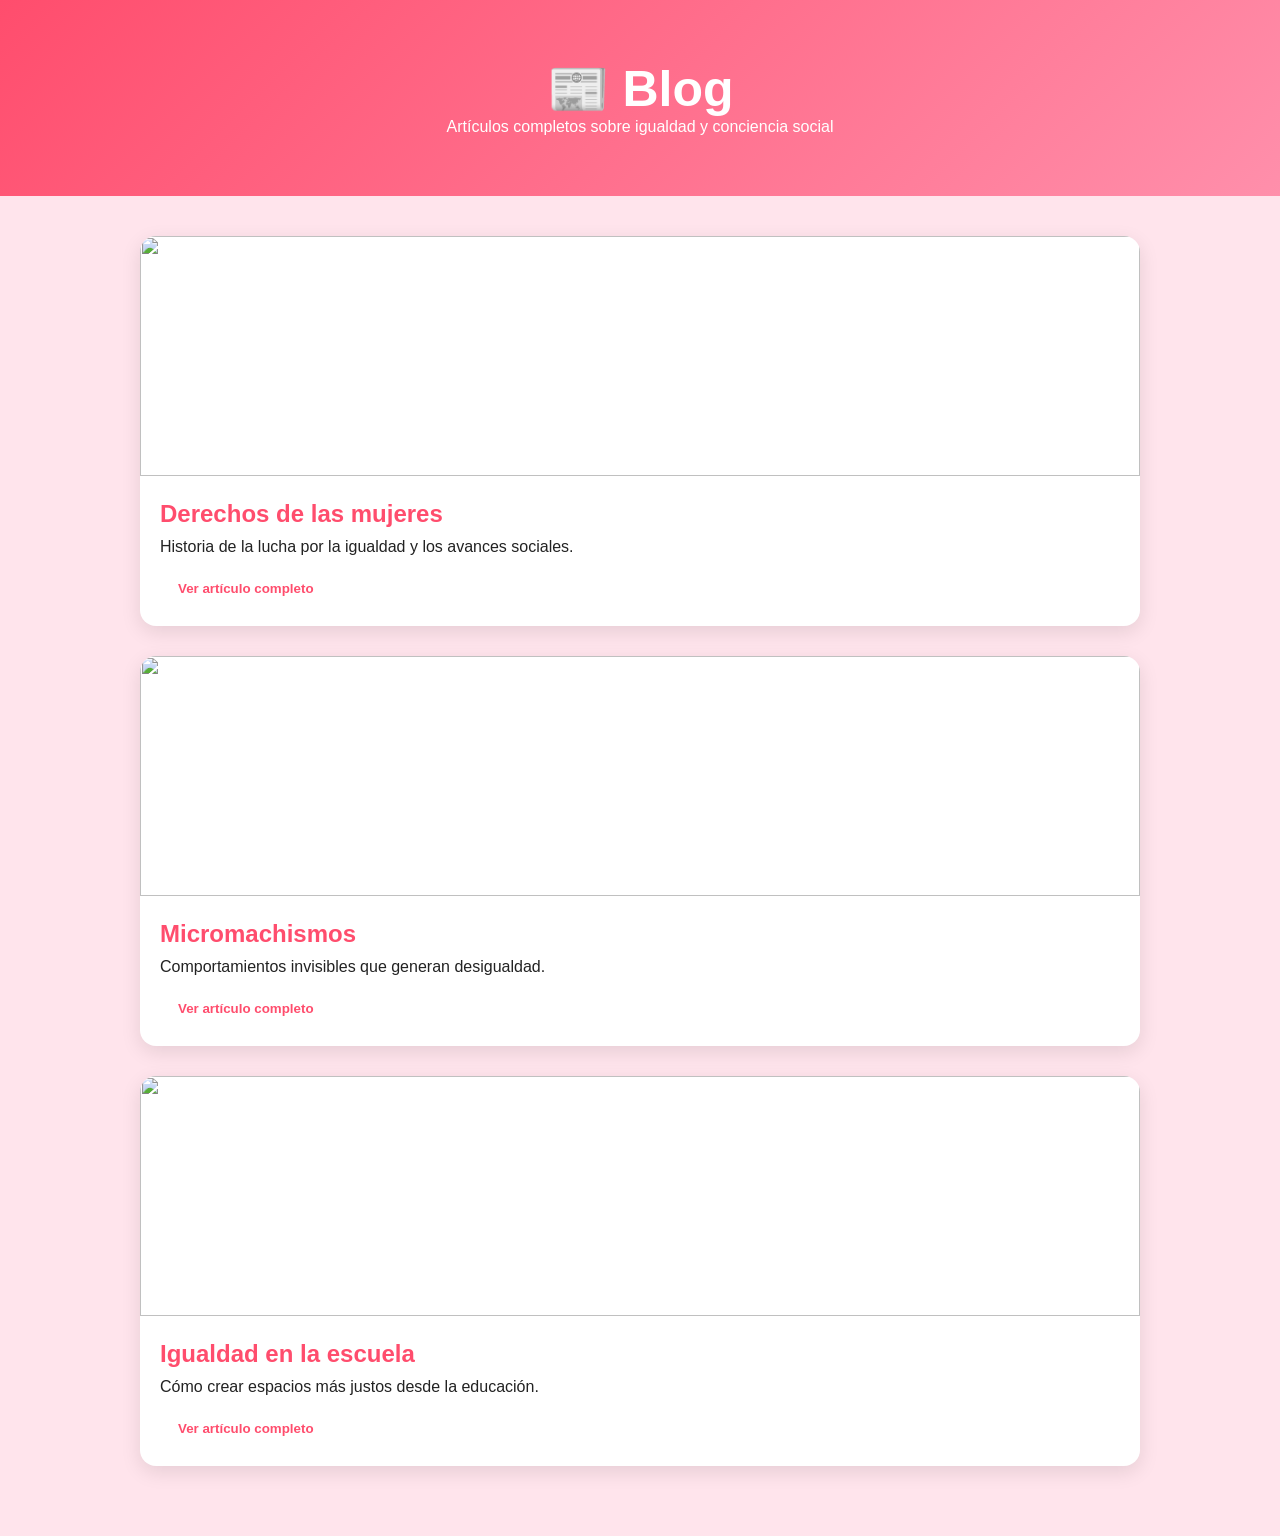
==== blog.html @ c998f591 "Update blog.html" ====
<!DOCTYPE html>
<html lang="es">
<head>
<meta charset="UTF-8">
<meta name="viewport" content="width=device-width, initial-scale=1.0">

<title>Blog | No estás sola</title>

<style>

*{
    margin:0;
    padding:0;
    box-sizing:border-box;
}

body{
    font-family: Arial, sans-serif;
    background:#ffe4ec;
    color:#222;
}

/* HEADER */

header{
    background: linear-gradient(135deg,#ff4d6d,#ff8fab);
    color:white;
    text-align:center;
    padding:60px 20px;
}

header h1{
    font-size:50px;
}

/* BOTON */

.btn{
    display:inline-block;
    margin-top:15px;
    padding:10px 18px;
    background:white;
    color:#ff4d6d;
    border-radius:30px;
    border:none;
    cursor:pointer;
    font-weight:bold;
}

/* BLOG */

main{
    width:90%;
    max-width:1000px;
    margin:auto;
    padding:40px 0;
}

.blog-post{
    background:white;
    margin-bottom:30px;
    border-radius:16px;
    overflow:hidden;
    box-shadow:0 6px 20px rgba(0,0,0,0.1);
}

.blog-post img{
    width:100%;
    height:240px;
    object-fit:cover;
}

.blog-content{
    padding:20px;
}

.blog-content h2{
    color:#ff4d6d;
    margin-bottom:10px;
}

/* MODAL */

.modal{
    display:none;
    position:fixed;
    top:0;
    left:0;
    width:100%;
    height:100%;
    background:rgba(0,0,0,0.8);
    justify-content:center;
    align-items:center;
    padding:20px;
}

.modal-content{
    background:white;
    max-width:750px;
    width:100%;
    padding:25px;
    border-radius:12px;
    max-height:85vh;
    overflow-y:auto;
}

.modal-content img{
    width:100%;
    border-radius:10px;
    margin:10px 0;
}

.close{
    float:right;
    cursor:pointer;
    font-size:22px;
    font-weight:bold;
}

.modal-content h2{
    color:#ff4d6d;
    margin-bottom:15px;
}

.modal-content p{
    line-height:1.7;
    margin-bottom:12px;
}

</style>
</head>

<body>

<header>
    <h1>📰 Blog</h1>
    <p>Artículos completos sobre igualdad y conciencia social</p>
</header>

<main>

    <!-- POST 1 -->
    <div class="blog-post">
        <img src="https://images.unsplash.com/photo-1524504388940-b1c1722653e1">

        <div class="blog-content">
            <h2>Derechos de las mujeres</h2>
            <p>Historia de la lucha por la igualdad y los avances sociales.</p>
            <button class="btn" onclick="openModal('m1')">Ver artículo completo</button>
        </div>
    </div>

    <!-- POST 2 -->
    <div class="blog-post">
        <img src="https://images.unsplash.com/photo-1529156069898-49953e39b3ac">

        <div class="blog-content">
            <h2>Micromachismos</h2>
            <p>Comportamientos invisibles que generan desigualdad.</p>
            <button class="btn" onclick="openModal('m2')">Ver artículo completo</button>
        </div>
    </div>

    <!-- POST 3 -->
    <div class="blog-post">
        <img src="https://images.unsplash.com/photo-1517048676732-d65bc937f952">

        <div class="blog-content">
            <h2>Igualdad en la escuela</h2>
            <p>Cómo crear espacios más justos desde la educación.</p>
            <button class="btn" onclick="openModal('m3')">Ver artículo completo</button>
        </div>
    </div>

</main>

<!-- MODAL -->
<div id="modal" class="modal" onclick="closeModal(event)">
    <div class="modal-content">
        <span class="close" onclick="closeModal(event)">✖</span>
        <div id="modalText"></div>
    </div>
</div>

<script>

function openModal(id){

let content = {

m1: `
<h2>Derechos de las mujeres</h2>

<p>Los derechos de las mujeres no siempre han sido reconocidos como hoy. A lo largo de la historia, las mujeres han tenido que luchar para obtener igualdad legal, social y política.</p>

<img src="img7.jpg">

<p>Durante siglos, en la mayoría de las sociedades, las mujeres no tenían derechos básicos como votar, estudiar libremente, trabajar sin permiso de un hombre o poseer bienes en igualdad de condiciones.</p>

<img src="img8.jpg">

<p>Uno de los avances más importantes fue el sufragio femenino. Nueva Zelanda fue el primer país en otorgarlo en 1893 y en México las mujeres votaron en 1955.</p>

<p>También hubo avances en educación, trabajo y derechos laborales como la igualdad salarial, aunque aún no se cumple completamente.</p>

<p>Hoy en día persisten retos como la brecha salarial, violencia de género y desigualdad en puestos de poder.</p>
`,

m2: `
<h2>Micromachismos</h2>

<p>Los micromachismos son comportamientos cotidianos, muchas veces sutiles, que refuerzan la desigualdad entre hombres y mujeres.</p>

<img src="img9.jpg">

<p>Ejemplos: “los hombres no lloran”, “ayuda a tu mamá en la cocina”, o asumir que ciertas tareas son “de mujeres”.</p>

<img src="img10.jpg">

<p>En la casa: mujeres con más carga doméstica, diferencias en educación de hijos e hijas.</p>

<p>En la escuela: estereotipos como “las niñas son más ordenadas” o interrupciones constantes.</p>

<p>Impacto: baja autoestima, desigualdad normalizada y limitación de oportunidades.</p>
`,

m3: `
<h2>Igualdad en la escuela</h2>

<p>La escuela es uno de los espacios más importantes para construir una sociedad más igualitaria.</p>

<img src="img11.jpg">

<p>Debe evitar estereotipos como “esto es de niños” o “esto es de niñas” y fomentar participación equitativa.</p>

<img src="img12.jpg">

<p>Se deben dar las mismas oportunidades de hablar, participar y aprender sin sesgos de género.</p>

<p>También es importante prevenir acoso, promover respeto y mostrar modelos positivos de hombres y mujeres en distintos roles.</p>

<p>La educación ayuda a formar generaciones más conscientes y justas.</p>
`

};

document.getElementById("modalText").innerHTML = content[id];
document.getElementById("modal").style.display = "flex";

}

function closeModal(e){
if(e.target.classList.contains("modal") || e.target.classList.contains("close")){
document.getElementById("modal").style.display = "none";
}
}

</script>

</body>
</html>
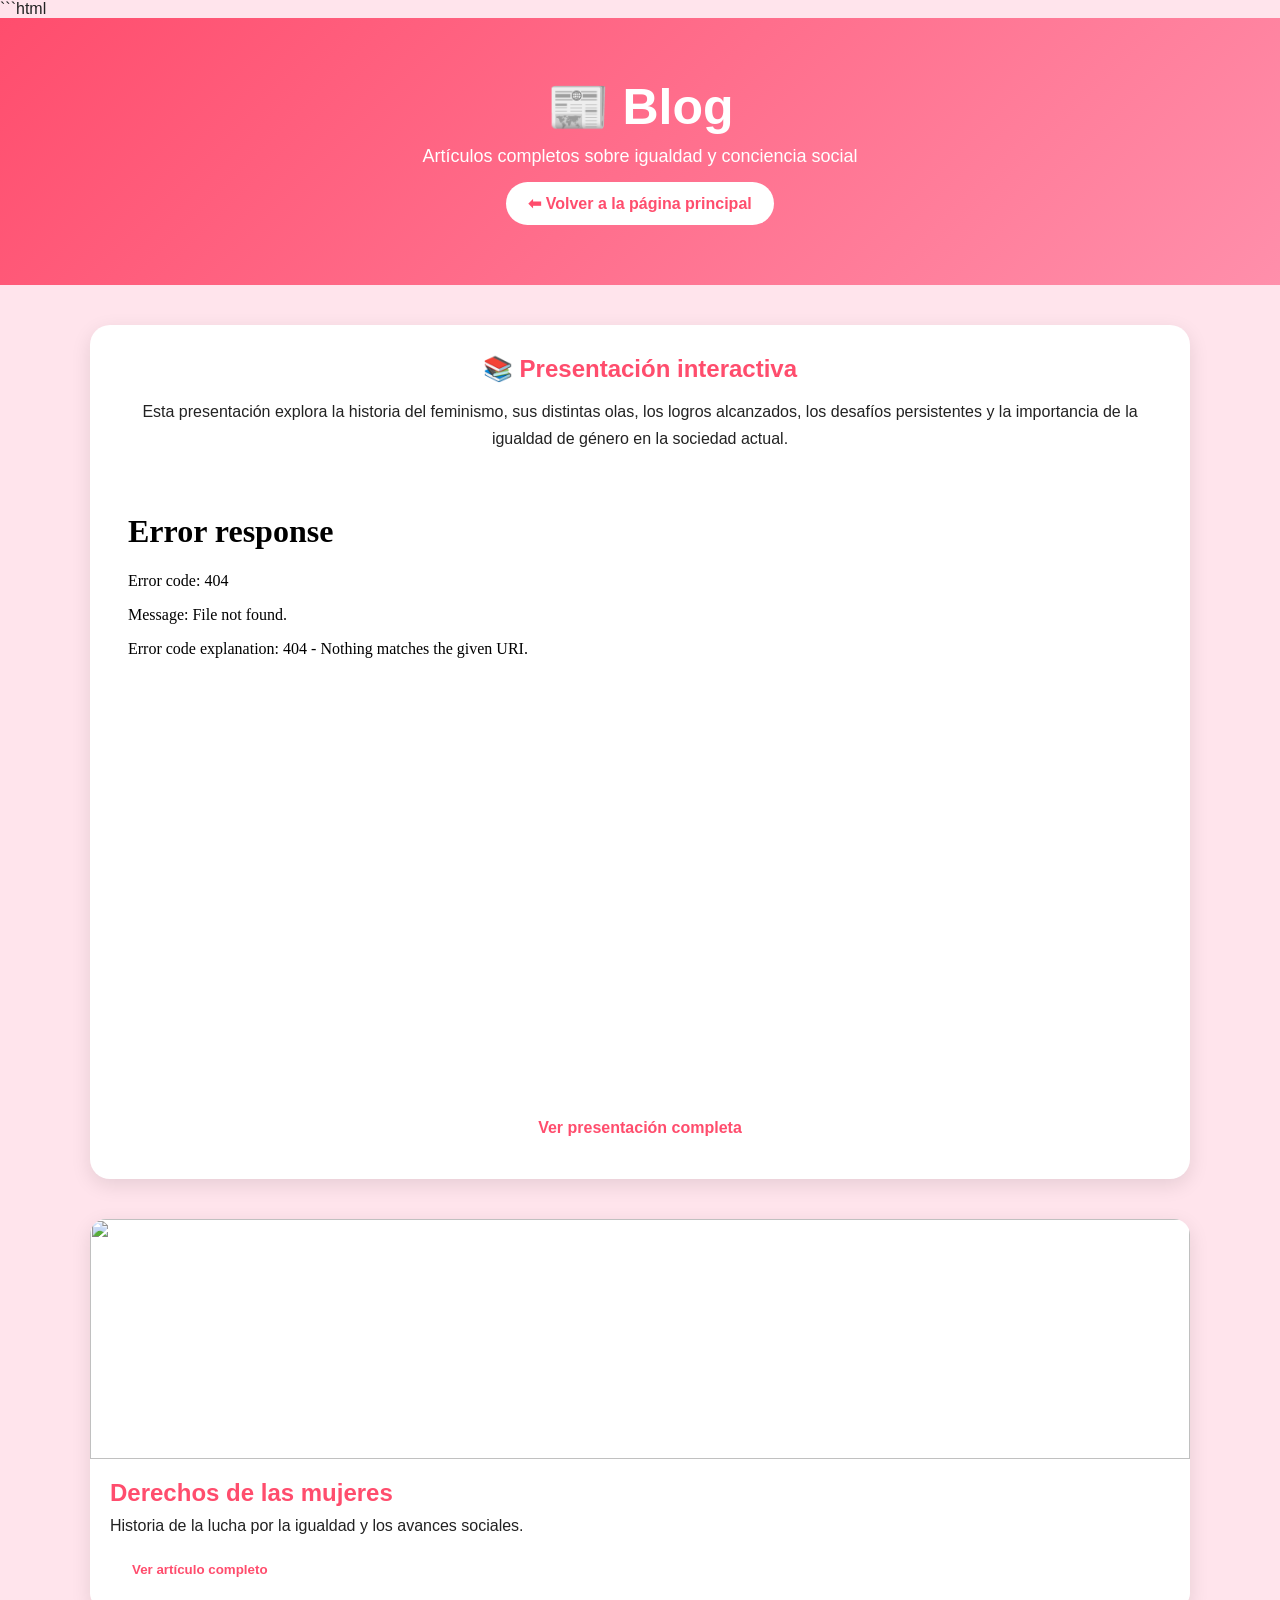
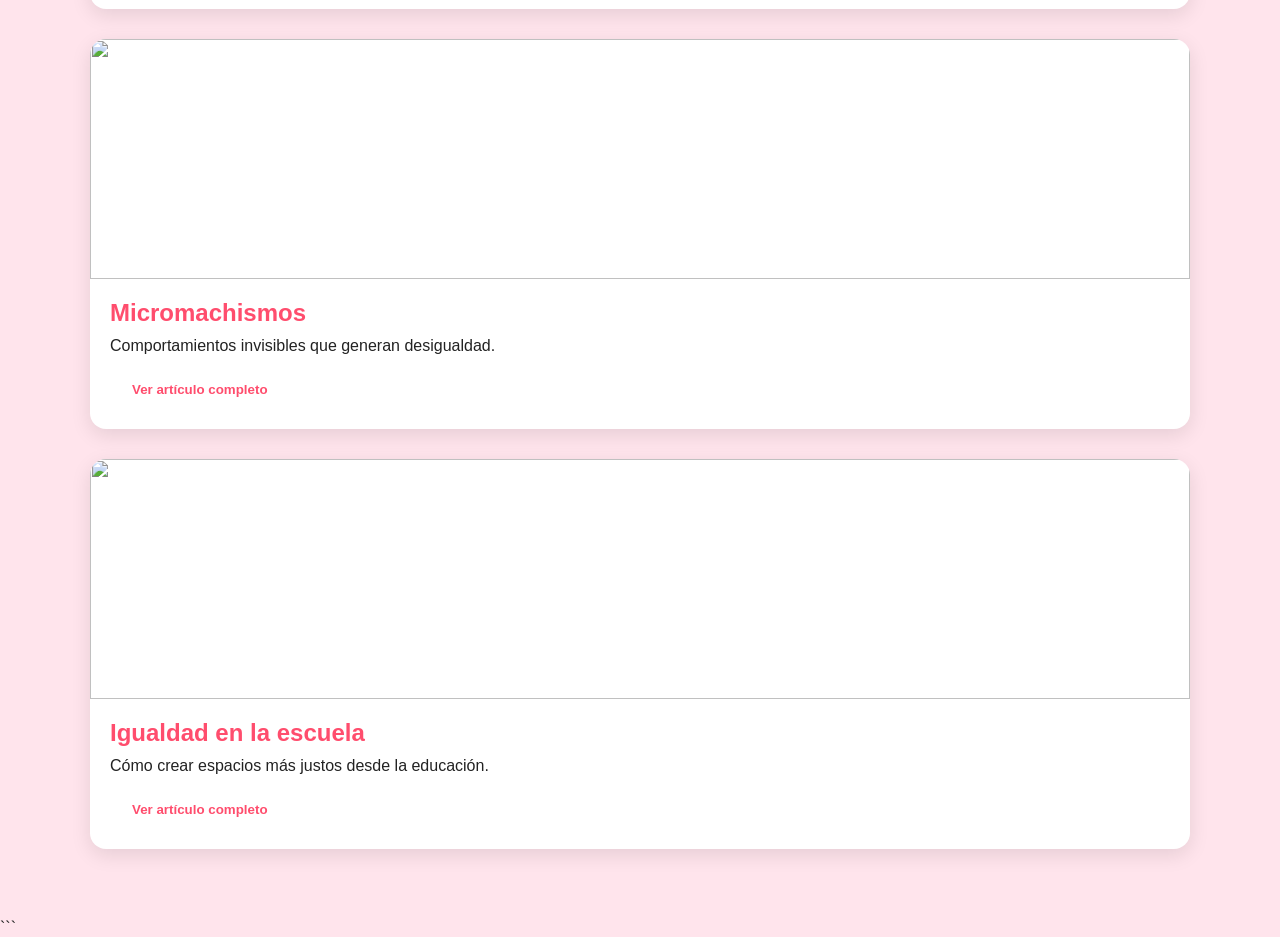
==== commit 709f48da: "Update blog.html" ====
--- a/blog.html
+++ b/blog.html
@@ -1,3 +1,4 @@
+```html
 <!DOCTYPE html>
 <html lang="es">
 <head>
@@ -31,30 +32,74 @@
 
 header h1{
     font-size:50px;
-}
-
-/* BOTON */
+    margin-bottom:10px;
+}
+
+header p{
+    font-size:18px;
+}
+
+/* BOTONES */
 
 .btn{
     display:inline-block;
     margin-top:15px;
-    padding:10px 18px;
+    padding:12px 22px;
     background:white;
     color:#ff4d6d;
     border-radius:30px;
     border:none;
     cursor:pointer;
     font-weight:bold;
-}
-
-/* BLOG */
+    text-decoration:none;
+    transition:0.3s;
+}
+
+.btn:hover{
+    background:#ffccd5;
+}
+
+/* MAIN */
 
 main{
     width:90%;
-    max-width:1000px;
+    max-width:1100px;
     margin:auto;
     padding:40px 0;
 }
+
+/* PRESENTACION */
+
+.presentation{
+    background:white;
+    padding:30px;
+    border-radius:20px;
+    margin-bottom:40px;
+    box-shadow:0 6px 20px rgba(0,0,0,0.1);
+    text-align:center;
+}
+
+.presentation h2{
+    color:#ff4d6d;
+    margin-bottom:15px;
+}
+
+.presentation p{
+    margin-bottom:20px;
+    line-height:1.7;
+}
+
+/* IFRAME */
+
+iframe{
+    width:100%;
+    height:600px;
+    border:none;
+    border-radius:16px;
+    margin-top:20px;
+}
+
+/* BLOG */
 
 .blog-post{
     background:white;
@@ -135,9 +180,36 @@
 <header>
     <h1>📰 Blog</h1>
     <p>Artículos completos sobre igualdad y conciencia social</p>
+
+    <!-- BOTON VOLVER -->
+    <a href="index.html" class="btn">⬅ Volver a la página principal</a>
 </header>
 
 <main>
+
+    <!-- PRESENTACION -->
+    <section class="presentation">
+
+        <h2>📚 Presentación interactiva</h2>
+
+        <p>
+            Esta presentación explora la historia del feminismo, sus distintas olas,
+            los logros alcanzados, los desafíos persistentes y la importancia de la
+            igualdad de género en la sociedad actual.
+        </p>
+
+        <!-- CAMBIA EL LINK POR TU EMBED DE CANVA -->
+        <iframe 
+        src="PEGA_AQUI_EL_LINK_EMBED_DE_CANVA">
+        </iframe>
+
+        <a class="btn" 
+        href="PEGA_AQUI_EL_LINK_PUBLICO_DE_CANVA" 
+        target="_blank">
+        Ver presentación completa
+        </a>
+
+    </section>
 
     <!-- POST 1 -->
     <div class="blog-post">
@@ -195,51 +267,41 @@
 
 <img src="img7.jpg">
 
-<p>Durante siglos, en la mayoría de las sociedades, las mujeres no tenían derechos básicos como votar, estudiar libremente, trabajar sin permiso de un hombre o poseer bienes en igualdad de condiciones.</p>
+<p>Durante siglos, las mujeres no tenían derechos básicos como votar o estudiar libremente.</p>
 
 <img src="img8.jpg">
 
-<p>Uno de los avances más importantes fue el sufragio femenino. Nueva Zelanda fue el primer país en otorgarlo en 1893 y en México las mujeres votaron en 1955.</p>
-
-<p>También hubo avances en educación, trabajo y derechos laborales como la igualdad salarial, aunque aún no se cumple completamente.</p>
-
-<p>Hoy en día persisten retos como la brecha salarial, violencia de género y desigualdad en puestos de poder.</p>
+<p>Uno de los avances más importantes fue el sufragio femenino y el acceso a la educación.</p>
+
+<p>Actualmente continúan desafíos como la violencia de género y la desigualdad salarial.</p>
 `,
 
 m2: `
 <h2>Micromachismos</h2>
 
-<p>Los micromachismos son comportamientos cotidianos, muchas veces sutiles, que refuerzan la desigualdad entre hombres y mujeres.</p>
+<p>Los micromachismos son comportamientos cotidianos que refuerzan la desigualdad entre hombres y mujeres.</p>
 
 <img src="img9.jpg">
 
-<p>Ejemplos: “los hombres no lloran”, “ayuda a tu mamá en la cocina”, o asumir que ciertas tareas son “de mujeres”.</p>
+<p>Muchas veces aparecen en comentarios, actitudes o estereotipos normalizados.</p>
 
 <img src="img10.jpg">
 
-<p>En la casa: mujeres con más carga doméstica, diferencias en educación de hijos e hijas.</p>
-
-<p>En la escuela: estereotipos como “las niñas son más ordenadas” o interrupciones constantes.</p>
-
-<p>Impacto: baja autoestima, desigualdad normalizada y limitación de oportunidades.</p>
+<p>Estos comportamientos afectan la autoestima y limitan oportunidades.</p>
 `,
 
 m3: `
 <h2>Igualdad en la escuela</h2>
 
-<p>La escuela es uno de los espacios más importantes para construir una sociedad más igualitaria.</p>
+<p>La educación es fundamental para construir una sociedad más igualitaria.</p>
 
 <img src="img11.jpg">
 
-<p>Debe evitar estereotipos como “esto es de niños” o “esto es de niñas” y fomentar participación equitativa.</p>
+<p>La escuela debe promover respeto, inclusión y oportunidades iguales para todas las personas.</p>
 
 <img src="img12.jpg">
 
-<p>Se deben dar las mismas oportunidades de hablar, participar y aprender sin sesgos de género.</p>
-
-<p>También es importante prevenir acoso, promover respeto y mostrar modelos positivos de hombres y mujeres en distintos roles.</p>
-
-<p>La educación ayuda a formar generaciones más conscientes y justas.</p>
+<p>Crear espacios seguros ayuda a formar generaciones más conscientes y justas.</p>
 `
 
 };
@@ -259,3 +321,5 @@
 
 </body>
 </html>
+```
+
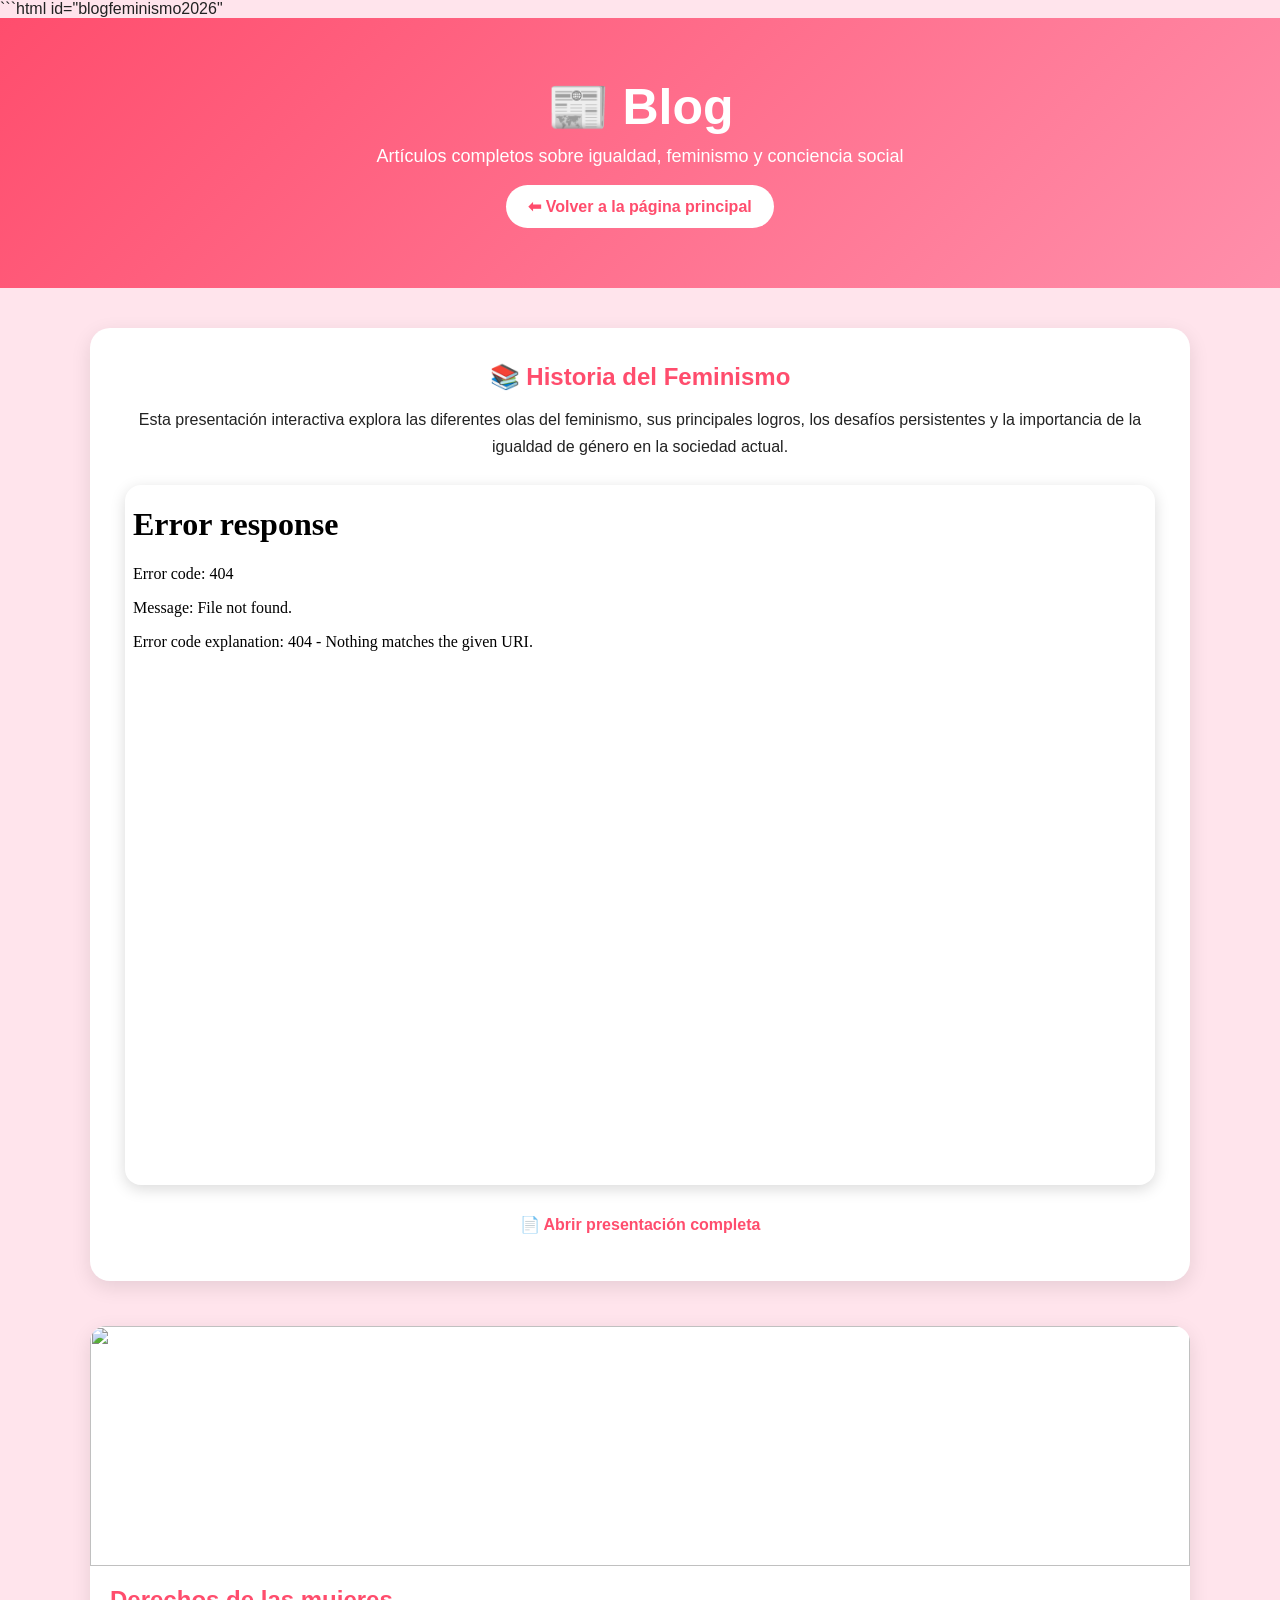
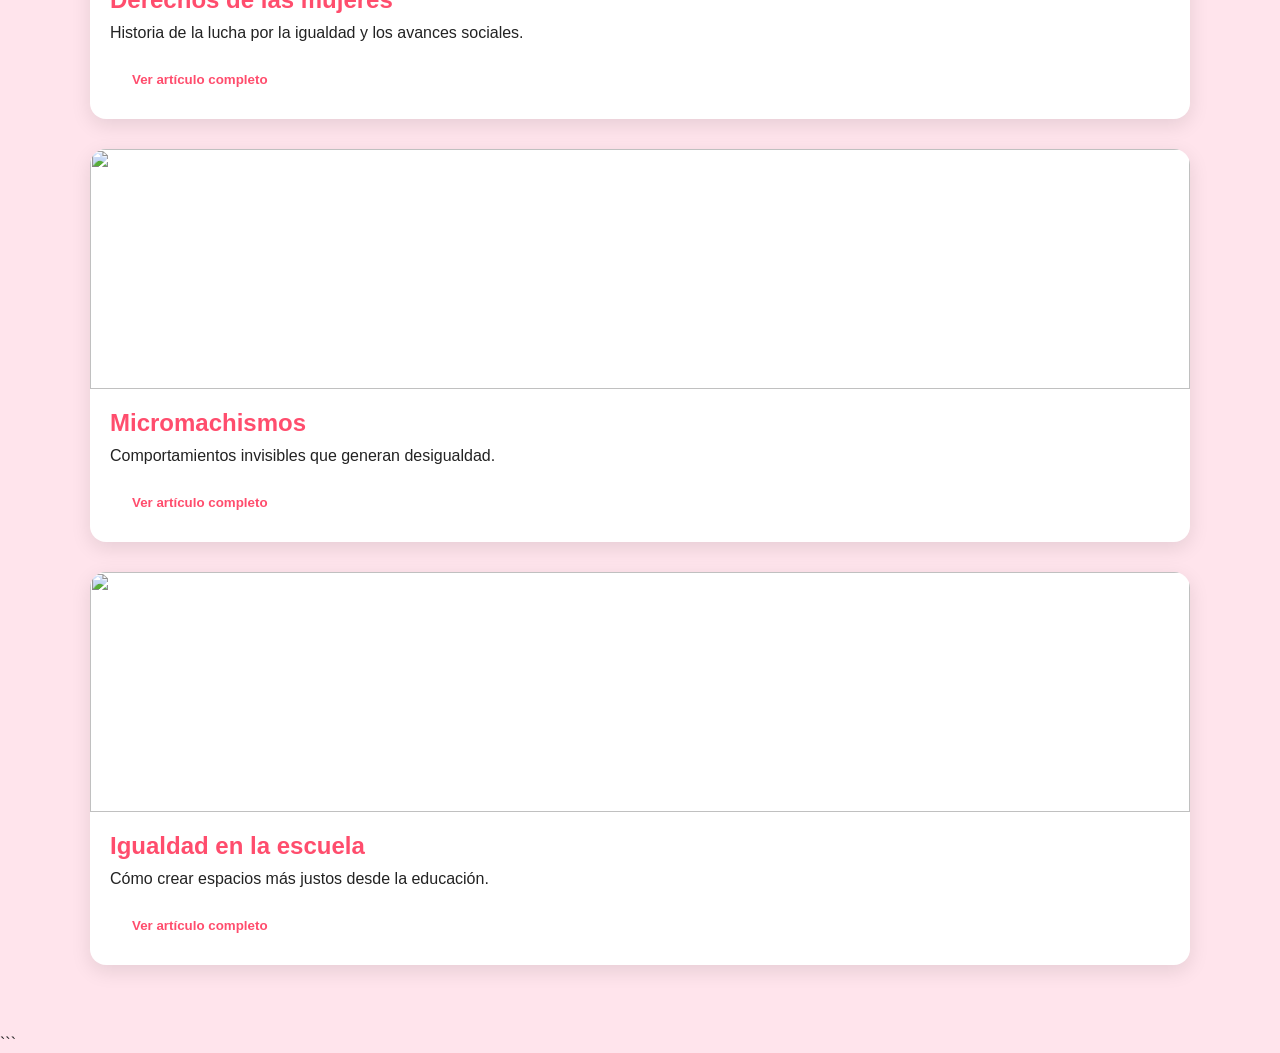
==== commit 510d6dd2: "Update blog.html" ====
--- a/blog.html
+++ b/blog.html
@@ -1,4 +1,4 @@
-```html
+```html id="blogfeminismo2026"
 <!DOCTYPE html>
 <html lang="es">
 <head>
@@ -43,7 +43,7 @@
 
 .btn{
     display:inline-block;
-    margin-top:15px;
+    margin-top:18px;
     padding:12px 22px;
     background:white;
     color:#ff4d6d;
@@ -56,7 +56,7 @@
 }
 
 .btn:hover{
-    background:#ffccd5;
+    background:#ffd6df;
 }
 
 /* MAIN */
@@ -72,31 +72,38 @@
 
 .presentation{
     background:white;
-    padding:30px;
+    padding:35px;
     border-radius:20px;
-    margin-bottom:40px;
+    margin-bottom:45px;
     box-shadow:0 6px 20px rgba(0,0,0,0.1);
-    text-align:center;
 }
 
 .presentation h2{
     color:#ff4d6d;
     margin-bottom:15px;
+    text-align:center;
 }
 
 .presentation p{
-    margin-bottom:20px;
+    text-align:center;
     line-height:1.7;
-}
-
-/* IFRAME */
-
-iframe{
-    width:100%;
-    height:600px;
+    margin-bottom:25px;
+}
+
+/* PDF */
+
+.pdf-container{
+    width:100%;
+    height:700px;
+    overflow:hidden;
+    border-radius:16px;
+    box-shadow:0 4px 15px rgba(0,0,0,0.15);
+}
+
+.pdf-container iframe{
+    width:100%;
+    height:100%;
     border:none;
-    border-radius:16px;
-    margin-top:20px;
 }
 
 /* BLOG */
@@ -178,11 +185,18 @@
 <body>
 
 <header>
+
     <h1>📰 Blog</h1>
-    <p>Artículos completos sobre igualdad y conciencia social</p>
+
+    <p>
+        Artículos completos sobre igualdad, feminismo y conciencia social
+    </p>
 
     <!-- BOTON VOLVER -->
-    <a href="index.html" class="btn">⬅ Volver a la página principal</a>
+    <a href="index.html" class="btn">
+        ⬅ Volver a la página principal
+    </a>
+
 </header>
 
 <main>
@@ -190,68 +204,106 @@
     <!-- PRESENTACION -->
     <section class="presentation">
 
-        <h2>📚 Presentación interactiva</h2>
+        <h2>📚 Historia del Feminismo</h2>
 
         <p>
-            Esta presentación explora la historia del feminismo, sus distintas olas,
-            los logros alcanzados, los desafíos persistentes y la importancia de la
+            Esta presentación interactiva explora las diferentes olas del feminismo,
+            sus principales logros, los desafíos persistentes y la importancia de la
             igualdad de género en la sociedad actual.
         </p>
 
-        <!-- CAMBIA EL LINK POR TU EMBED DE CANVA -->
-        <iframe 
-        src="PEGA_AQUI_EL_LINK_EMBED_DE_CANVA">
-        </iframe>
-
-        <a class="btn" 
-        href="PEGA_AQUI_EL_LINK_PUBLICO_DE_CANVA" 
-        target="_blank">
-        Ver presentación completa
-        </a>
+        <!-- PDF INTERACTIVO -->
+        <div class="pdf-container">
+
+            <!-- CAMBIA "Presentacion.pdf" SI EL NOMBRE DEL PDF ES DIFERENTE -->
+            <iframe src="Presentacion.pdf"></iframe>
+
+        </div>
+
+        <center>
+            <a class="btn" href="Presentacion.pdf" target="_blank">
+                📄 Abrir presentación completa
+            </a>
+        </center>
 
     </section>
 
     <!-- POST 1 -->
     <div class="blog-post">
+
         <img src="https://images.unsplash.com/photo-1524504388940-b1c1722653e1">
 
         <div class="blog-content">
+
             <h2>Derechos de las mujeres</h2>
-            <p>Historia de la lucha por la igualdad y los avances sociales.</p>
-            <button class="btn" onclick="openModal('m1')">Ver artículo completo</button>
+
+            <p>
+                Historia de la lucha por la igualdad y los avances sociales.
+            </p>
+
+            <button class="btn" onclick="openModal('m1')">
+                Ver artículo completo
+            </button>
+
         </div>
+
     </div>
 
     <!-- POST 2 -->
     <div class="blog-post">
+
         <img src="https://images.unsplash.com/photo-1529156069898-49953e39b3ac">
 
         <div class="blog-content">
+
             <h2>Micromachismos</h2>
-            <p>Comportamientos invisibles que generan desigualdad.</p>
-            <button class="btn" onclick="openModal('m2')">Ver artículo completo</button>
+
+            <p>
+                Comportamientos invisibles que generan desigualdad.
+            </p>
+
+            <button class="btn" onclick="openModal('m2')">
+                Ver artículo completo
+            </button>
+
         </div>
+
     </div>
 
     <!-- POST 3 -->
     <div class="blog-post">
+
         <img src="https://images.unsplash.com/photo-1517048676732-d65bc937f952">
 
         <div class="blog-content">
+
             <h2>Igualdad en la escuela</h2>
-            <p>Cómo crear espacios más justos desde la educación.</p>
-            <button class="btn" onclick="openModal('m3')">Ver artículo completo</button>
+
+            <p>
+                Cómo crear espacios más justos desde la educación.
+            </p>
+
+            <button class="btn" onclick="openModal('m3')">
+                Ver artículo completo
+            </button>
+
         </div>
+
     </div>
 
 </main>
 
 <!-- MODAL -->
 <div id="modal" class="modal" onclick="closeModal(event)">
+
     <div class="modal-content">
+
         <span class="close" onclick="closeModal(event)">✖</span>
+
         <div id="modalText"></div>
+
     </div>
+
 </div>
 
 <script>
@@ -261,60 +313,105 @@
 let content = {
 
 m1: `
+
 <h2>Derechos de las mujeres</h2>
 
-<p>Los derechos de las mujeres no siempre han sido reconocidos como hoy. A lo largo de la historia, las mujeres han tenido que luchar para obtener igualdad legal, social y política.</p>
+<p>
+Los derechos de las mujeres no siempre han sido reconocidos como hoy.
+A lo largo de la historia, las mujeres han tenido que luchar para obtener
+igualdad legal, social y política.
+</p>
 
 <img src="img7.jpg">
 
-<p>Durante siglos, las mujeres no tenían derechos básicos como votar o estudiar libremente.</p>
+<p>
+Durante siglos, las mujeres no tenían derechos básicos como votar,
+estudiar libremente o participar en decisiones políticas.
+</p>
 
 <img src="img8.jpg">
 
-<p>Uno de los avances más importantes fue el sufragio femenino y el acceso a la educación.</p>
-
-<p>Actualmente continúan desafíos como la violencia de género y la desigualdad salarial.</p>
+<p>
+Uno de los avances más importantes fue el sufragio femenino y el acceso
+a la educación y oportunidades laborales.
+</p>
+
+<p>
+Actualmente persisten desafíos como la violencia de género y la
+desigualdad salarial.
+</p>
+
 `,
 
 m2: `
+
 <h2>Micromachismos</h2>
 
-<p>Los micromachismos son comportamientos cotidianos que refuerzan la desigualdad entre hombres y mujeres.</p>
+<p>
+Los micromachismos son comportamientos cotidianos que refuerzan
+la desigualdad entre hombres y mujeres.
+</p>
 
 <img src="img9.jpg">
 
-<p>Muchas veces aparecen en comentarios, actitudes o estereotipos normalizados.</p>
+<p>
+Muchas veces aparecen en comentarios, actitudes o estereotipos
+normalizados dentro de la sociedad.
+</p>
 
 <img src="img10.jpg">
 
-<p>Estos comportamientos afectan la autoestima y limitan oportunidades.</p>
+<p>
+Estos comportamientos pueden afectar la autoestima y limitar
+oportunidades.
+</p>
+
 `,
 
 m3: `
+
 <h2>Igualdad en la escuela</h2>
 
-<p>La educación es fundamental para construir una sociedad más igualitaria.</p>
+<p>
+La educación es uno de los espacios más importantes para construir
+una sociedad más igualitaria.
+</p>
 
 <img src="img11.jpg">
 
-<p>La escuela debe promover respeto, inclusión y oportunidades iguales para todas las personas.</p>
+<p>
+Las escuelas deben promover respeto, inclusión y oportunidades iguales
+para todas las personas.
+</p>
 
 <img src="img12.jpg">
 
-<p>Crear espacios seguros ayuda a formar generaciones más conscientes y justas.</p>
+<p>
+Crear espacios seguros ayuda a formar generaciones más conscientes
+y justas.
+</p>
+
 `
 
 };
 
 document.getElementById("modalText").innerHTML = content[id];
+
 document.getElementById("modal").style.display = "flex";
 
 }
 
 function closeModal(e){
-if(e.target.classList.contains("modal") || e.target.classList.contains("close")){
+
+if(
+e.target.classList.contains("modal") ||
+e.target.classList.contains("close")
+){
+
 document.getElementById("modal").style.display = "none";
-}
+
+}
+
 }
 
 </script>
@@ -323,3 +420,4 @@
 </html>
 ```
 
+
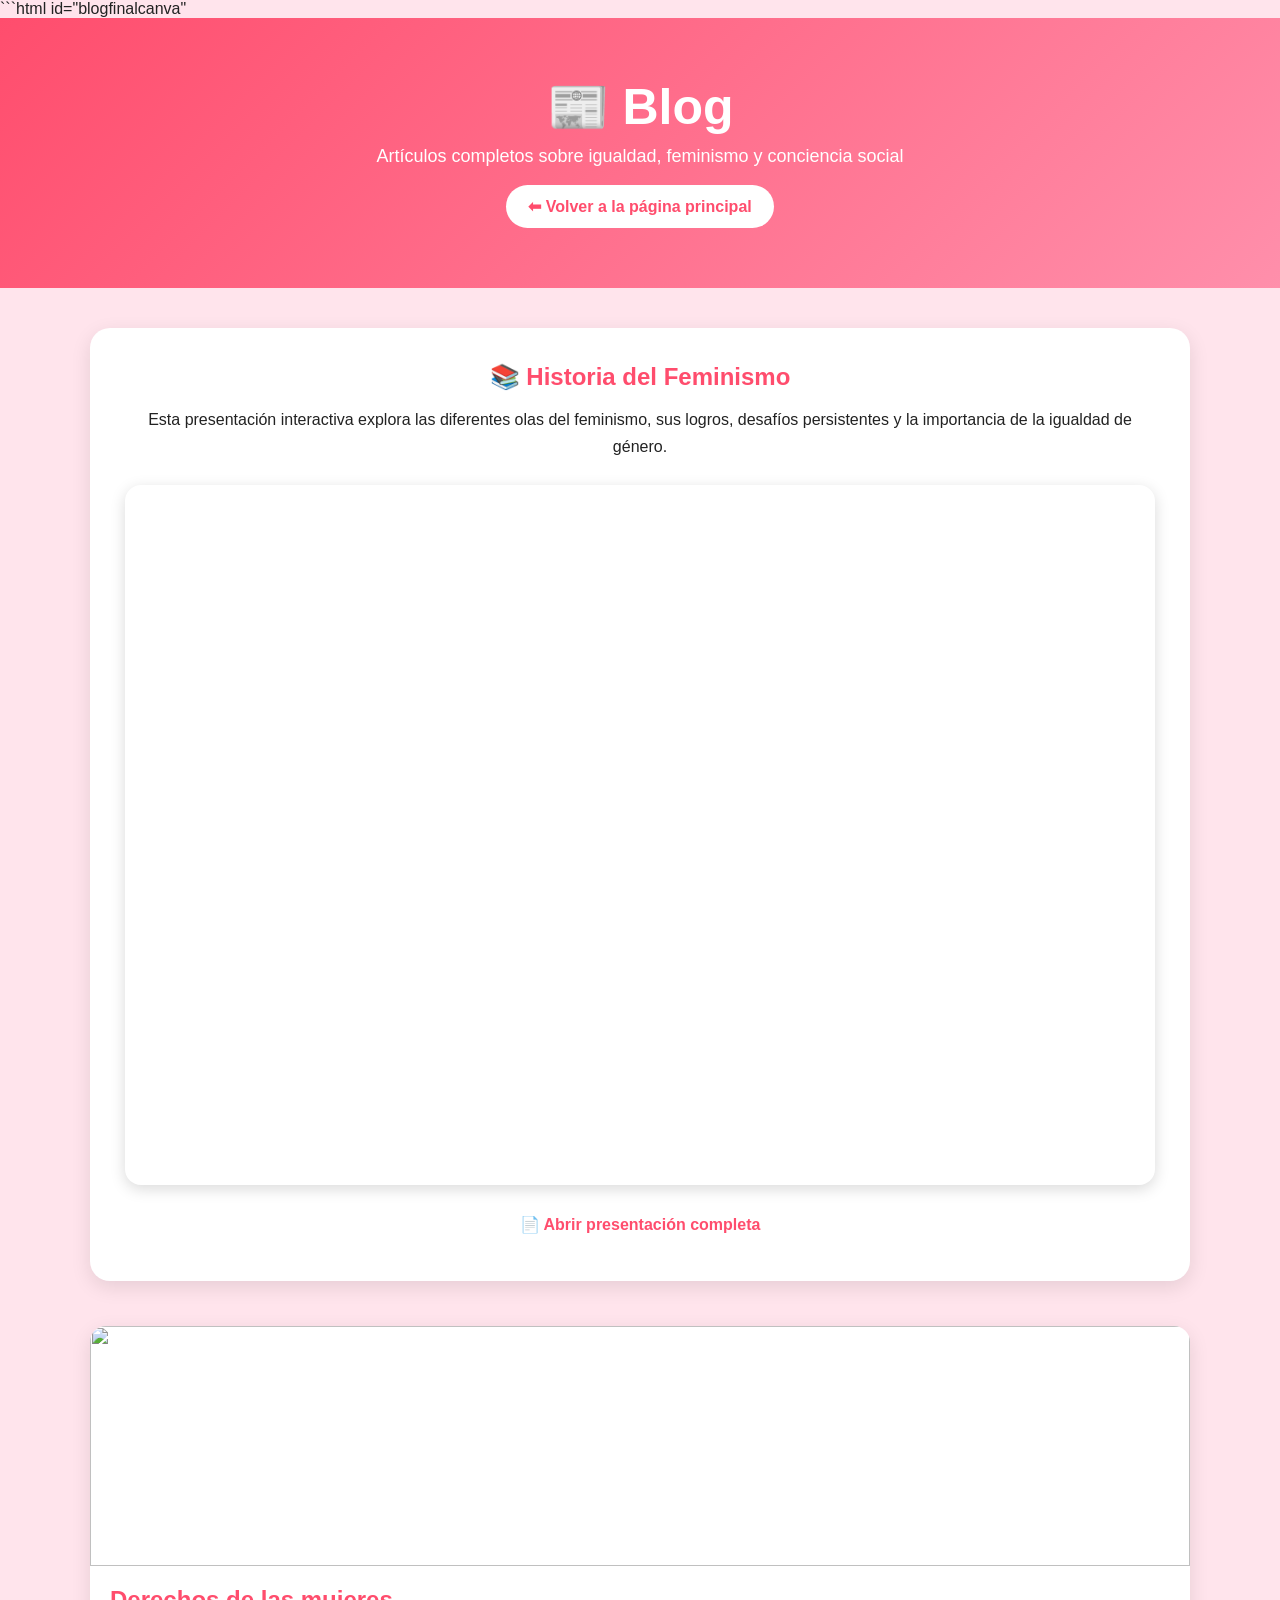
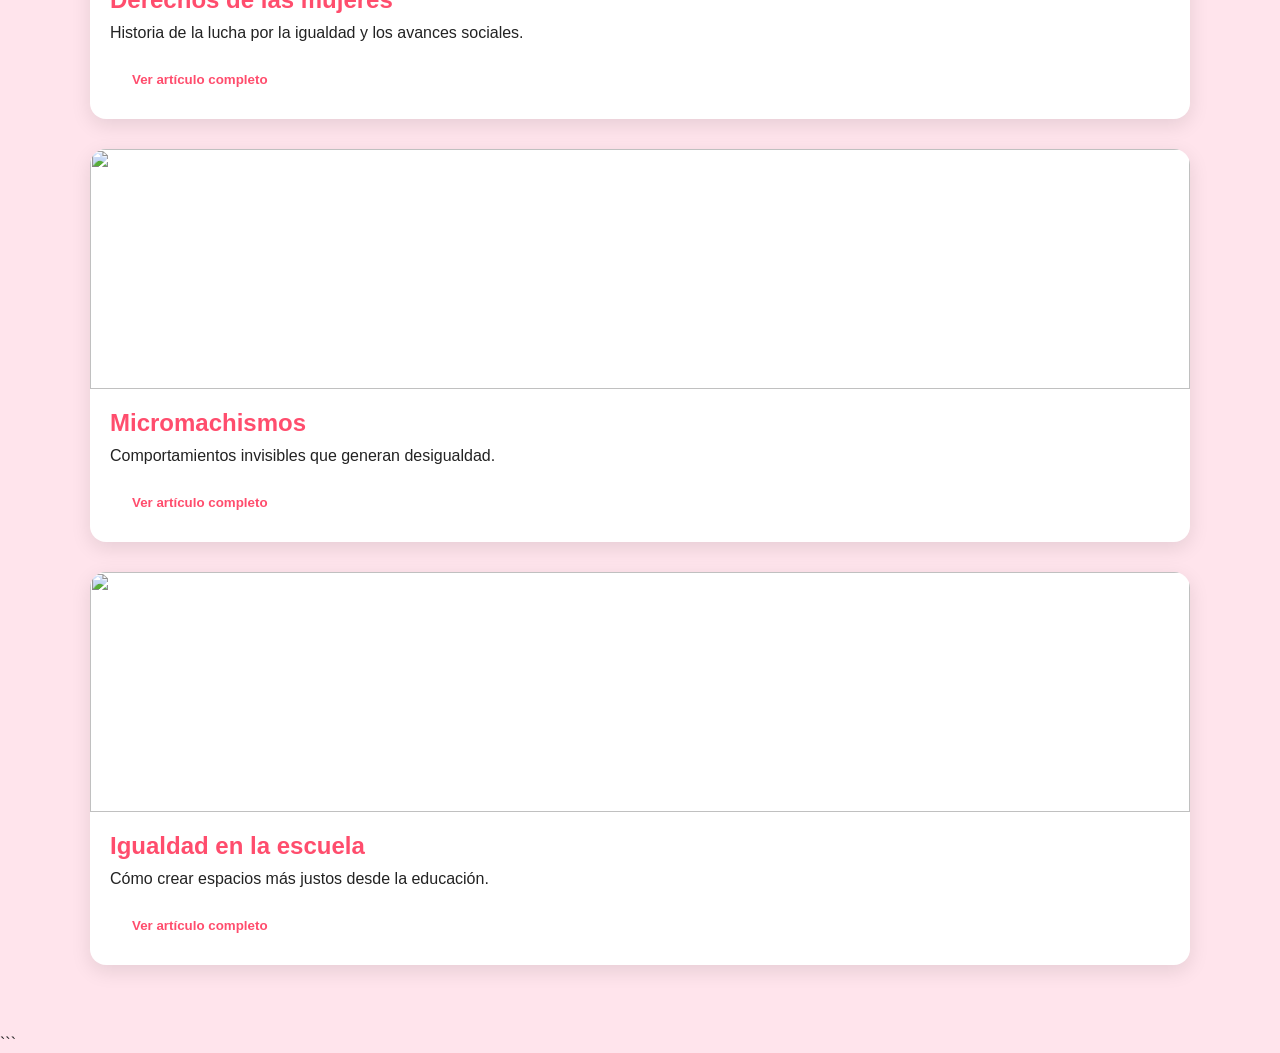
==== commit d2b846a0: "Update blog.html" ====
--- a/blog.html
+++ b/blog.html
@@ -1,4 +1,4 @@
-```html id="blogfeminismo2026"
+```html id="blogfinalcanva"
 <!DOCTYPE html>
 <html lang="es">
 <head>
@@ -90,20 +90,14 @@
     margin-bottom:25px;
 }
 
-/* PDF */
-
-.pdf-container{
+/* IFRAME */
+
+.presentation iframe{
     width:100%;
     height:700px;
-    overflow:hidden;
+    border:none;
     border-radius:16px;
     box-shadow:0 4px 15px rgba(0,0,0,0.15);
-}
-
-.pdf-container iframe{
-    width:100%;
-    height:100%;
-    border:none;
 }
 
 /* BLOG */
@@ -208,22 +202,26 @@
 
         <p>
             Esta presentación interactiva explora las diferentes olas del feminismo,
-            sus principales logros, los desafíos persistentes y la importancia de la
-            igualdad de género en la sociedad actual.
+            sus logros, desafíos persistentes y la importancia de la igualdad de género.
         </p>
 
-        <!-- PDF INTERACTIVO -->
-        <div class="pdf-container">
-
-            <!-- CAMBIA "Presentacion.pdf" SI EL NOMBRE DEL PDF ES DIFERENTE -->
-            <iframe src="Presentacion.pdf"></iframe>
-
-        </div>
+        <!-- PRESENTACION CANVA -->
+        <iframe 
+        src="https://canva.link/pi8pj1irnbcm9rv"
+        allowfullscreen="allowfullscreen"
+        allow="fullscreen">
+        </iframe>
 
         <center>
-            <a class="btn" href="Presentacion.pdf" target="_blank">
-                📄 Abrir presentación completa
+
+            <a class="btn"
+            href="https://canva.link/pi8pj1irnbcm9rv"
+            target="_blank">
+
+            📄 Abrir presentación completa
+
             </a>
+
         </center>
 
     </section>
@@ -420,4 +418,3 @@
 </html>
 ```
 
-
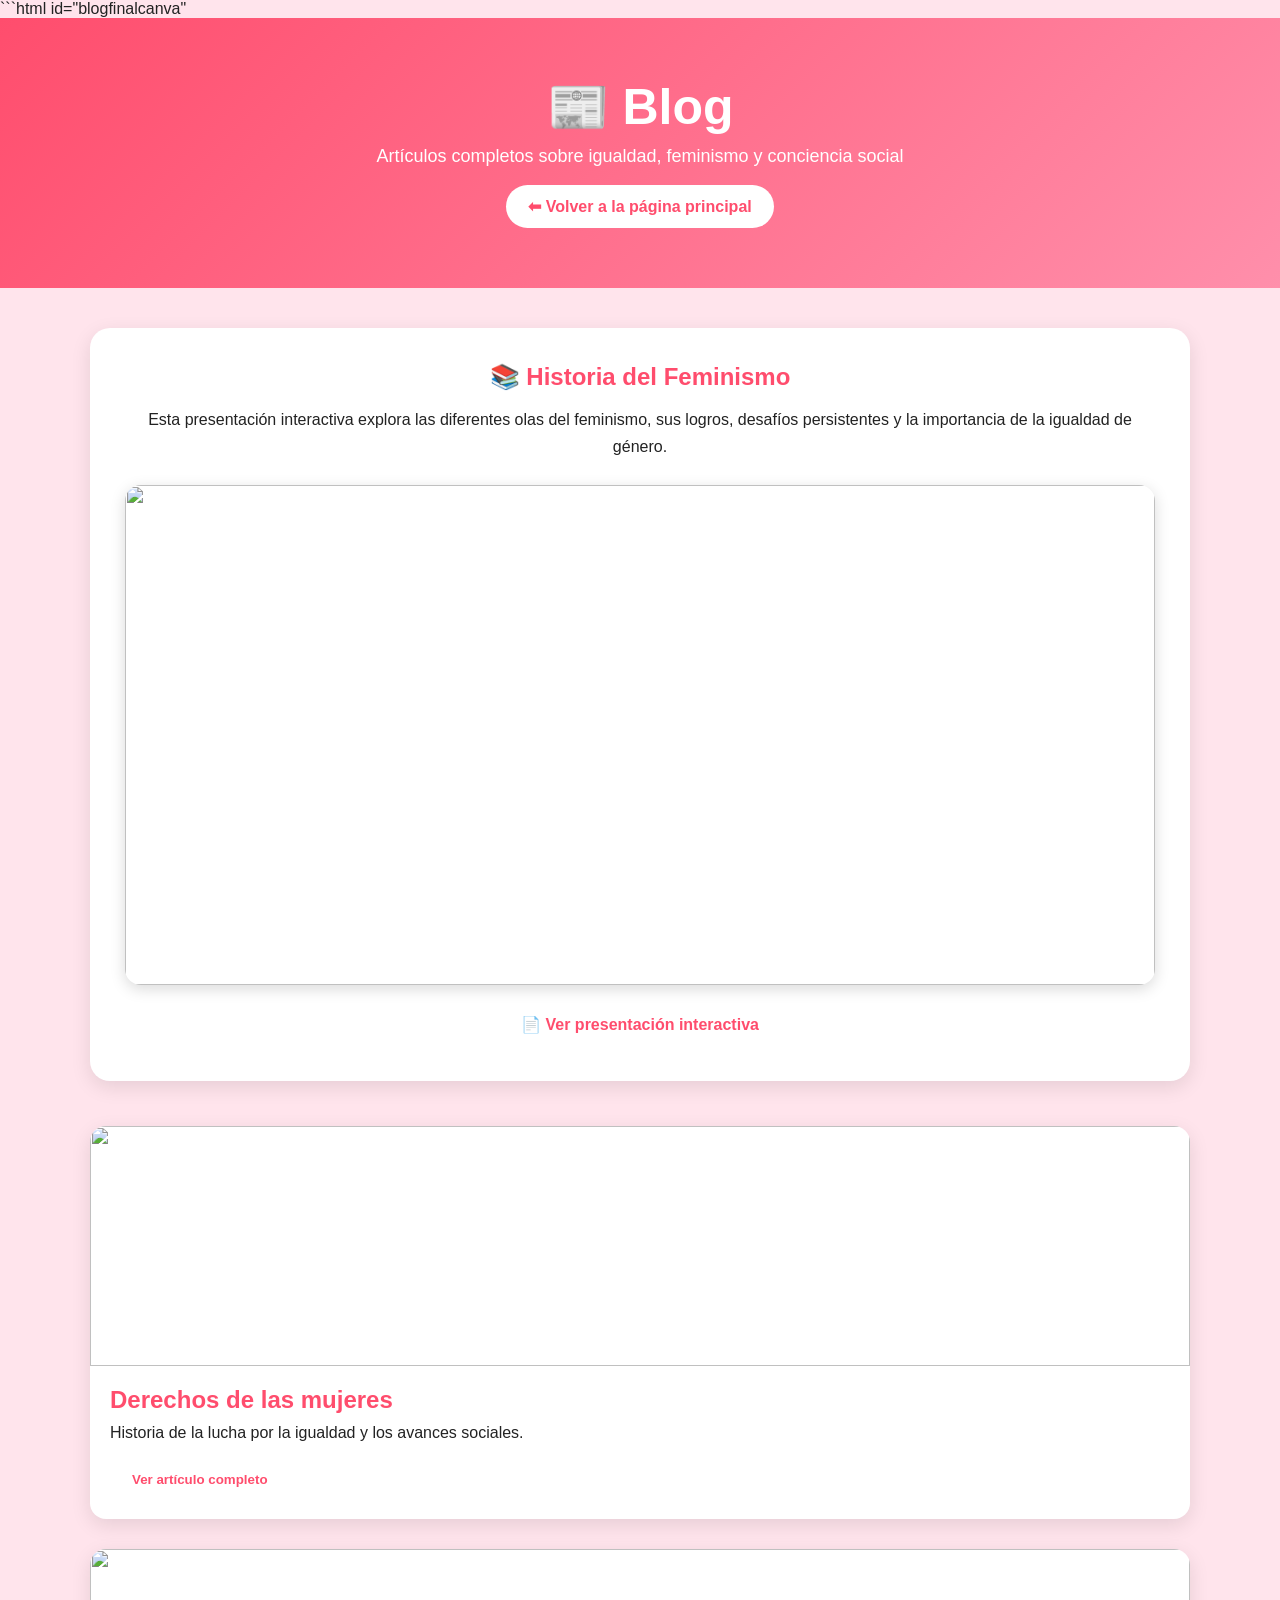
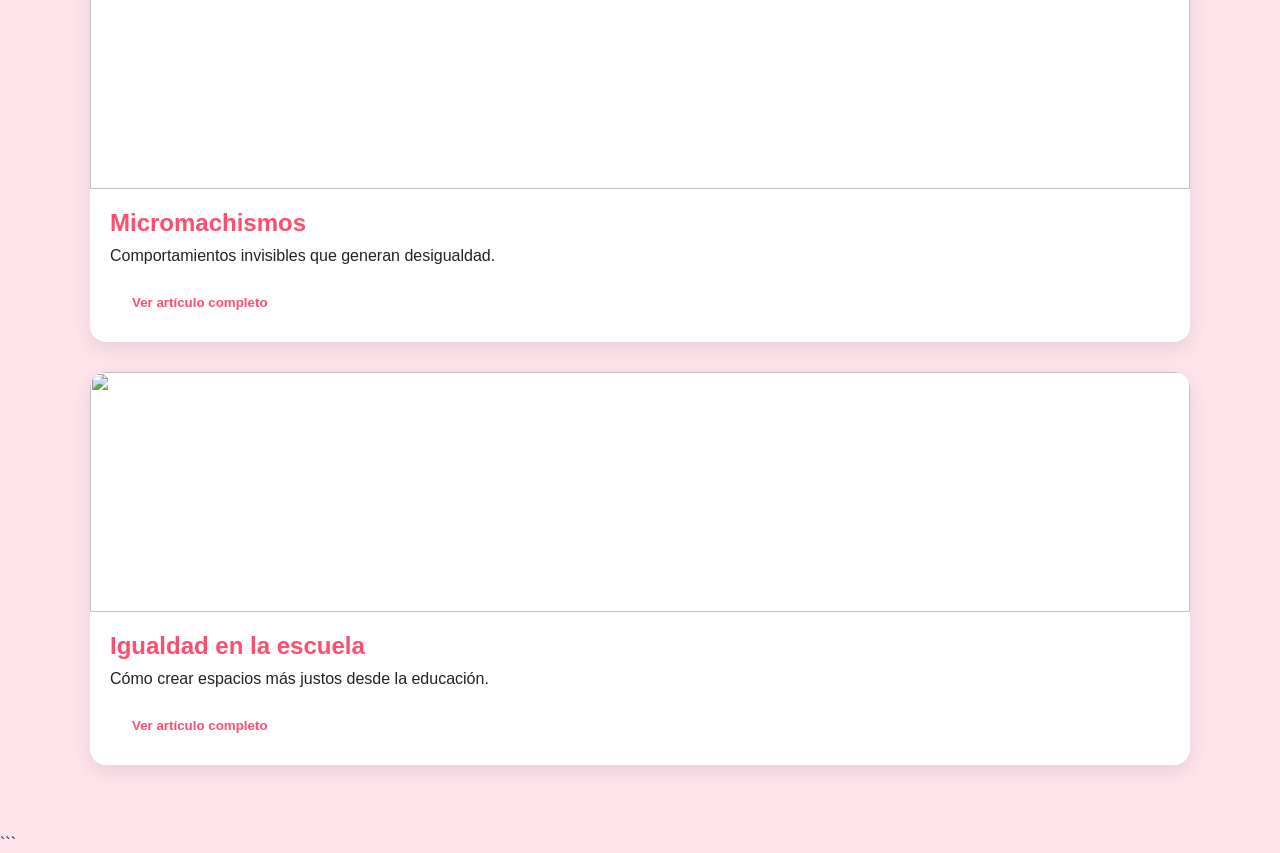
==== commit ea6c9bb0: "Update blog.html" ====
--- a/blog.html
+++ b/blog.html
@@ -206,23 +206,31 @@
         </p>
 
         <!-- PRESENTACION CANVA -->
-        <iframe 
-        src="https://canva.link/pi8pj1irnbcm9rv"
-        allowfullscreen="allowfullscreen"
-        allow="fullscreen">
-        </iframe>
-
-        <center>
-
-            <a class="btn"
-            href="https://canva.link/pi8pj1irnbcm9rv"
-            target="_blank">
-
-            📄 Abrir presentación completa
-
-            </a>
-
-        </center>
+        <!-- PRESENTACION -->
+
+<div style="text-align:center;">
+
+<img 
+src="https://images.unsplash.com/photo-1529156069898-49953e39b3ac"
+style="
+width:100%;
+max-height:500px;
+object-fit:cover;
+border-radius:16px;
+box-shadow:0 4px 15px rgba(0,0,0,0.15);
+">
+
+<br>
+
+<a class="btn"
+href="https://canva.link/pi8pj1irnbcm9rv"
+target="_blank">
+
+📄 Ver presentación interactiva
+
+</a>
+
+</div>
 
     </section>
 
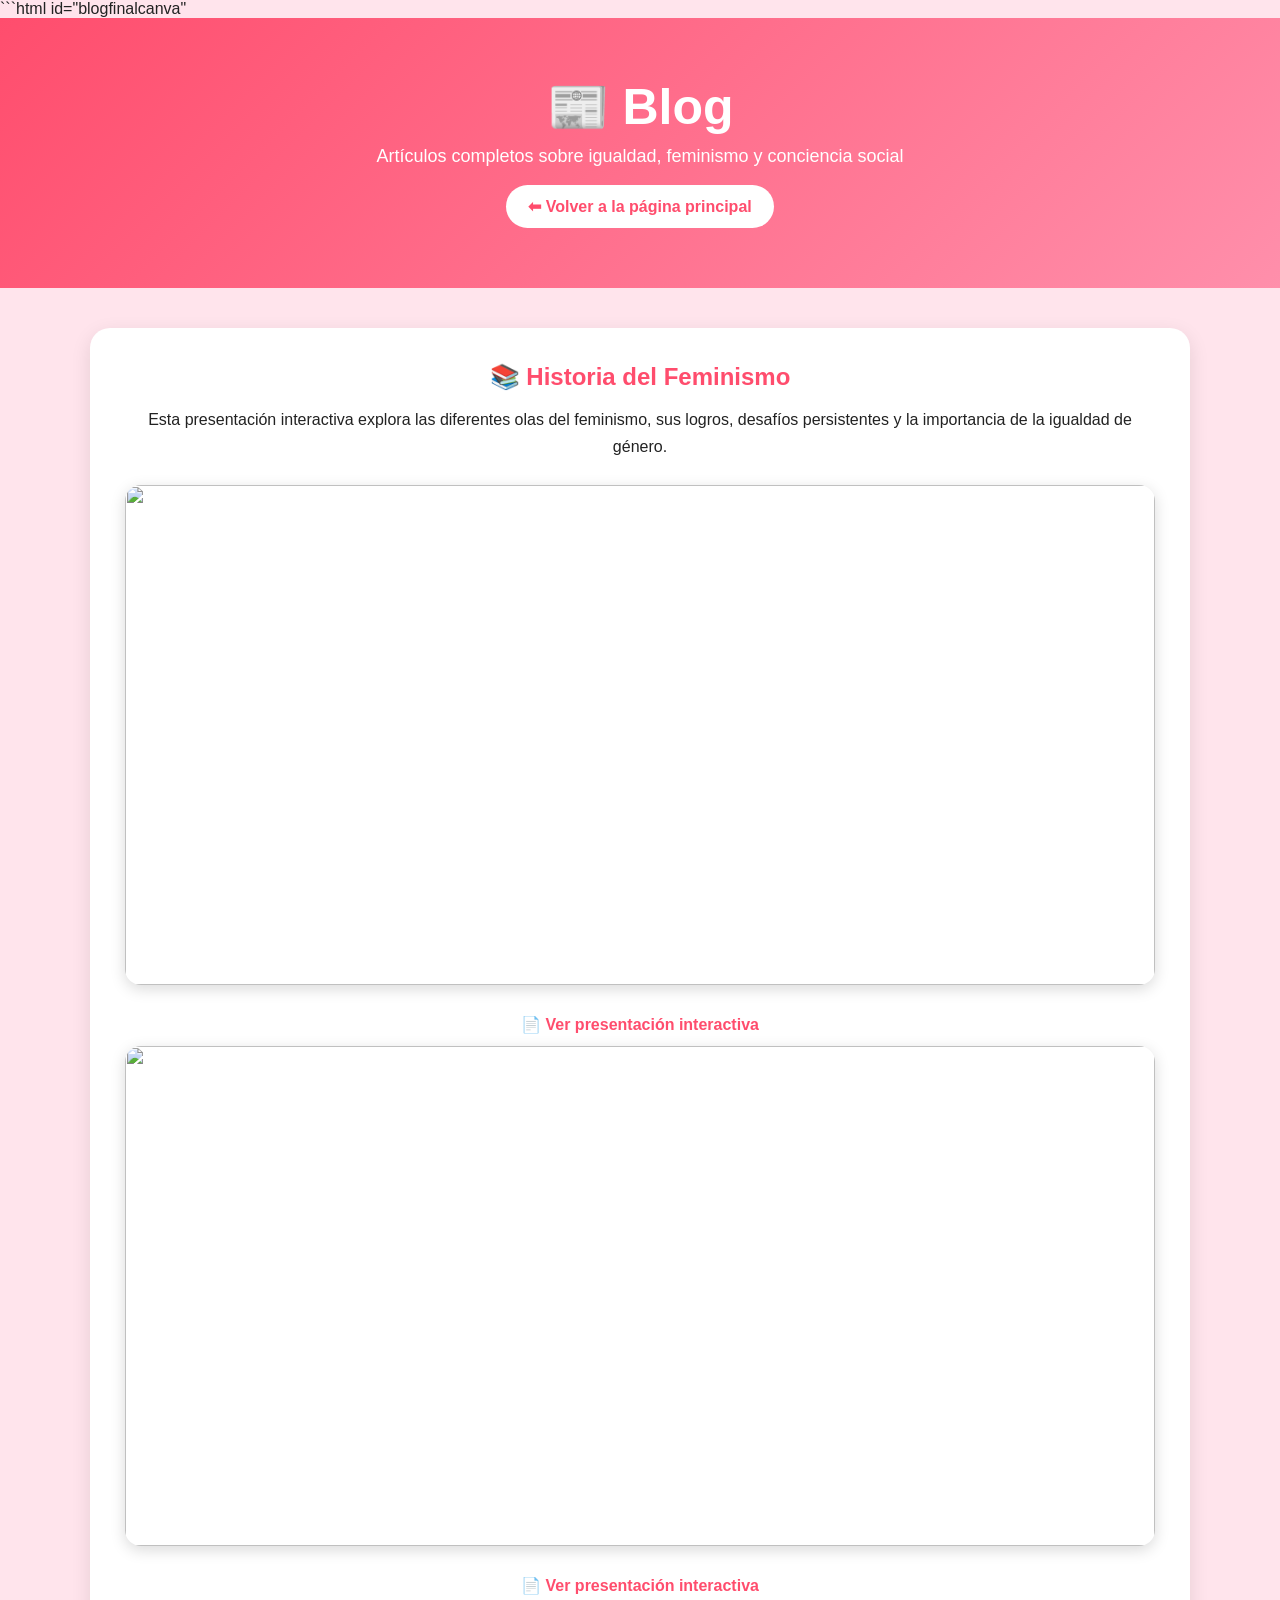
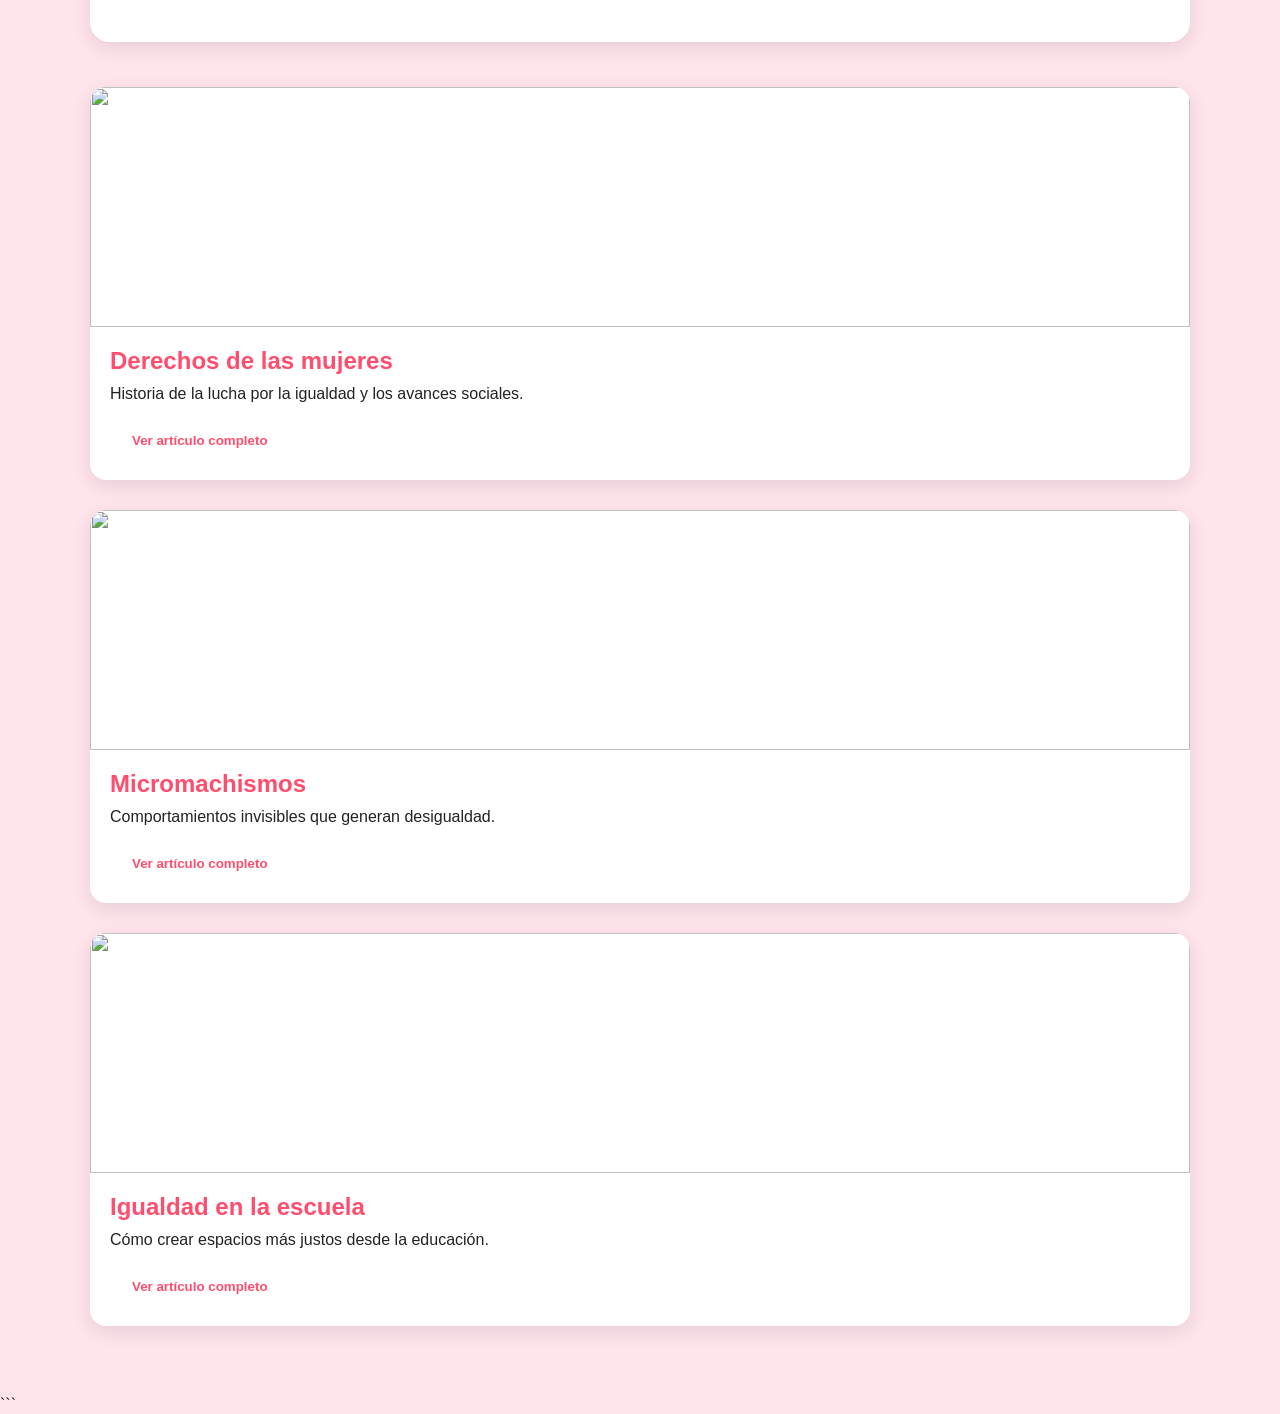
==== commit 61243d34: "Update blog.html" ====
--- a/blog.html
+++ b/blog.html
@@ -231,6 +231,31 @@
 </a>
 
 </div>
+        <!-- PRESENTACION -->
+
+<div style="text-align:center;">
+
+<img 
+src="https://images.unsplash.com/photo-1529156069898-49953e39b3ac"
+style="
+width:100%;
+max-height:500px;
+object-fit:cover;
+border-radius:16px;
+box-shadow:0 4px 15px rgba(0,0,0,0.15);
+">
+
+<br>
+
+<a class="btn"
+href="https://canva.link/pi8pj1irnbcm9rv"
+target="_blank">
+
+📄 Ver presentación interactiva
+
+</a>
+
+</div>
 
     </section>
 
